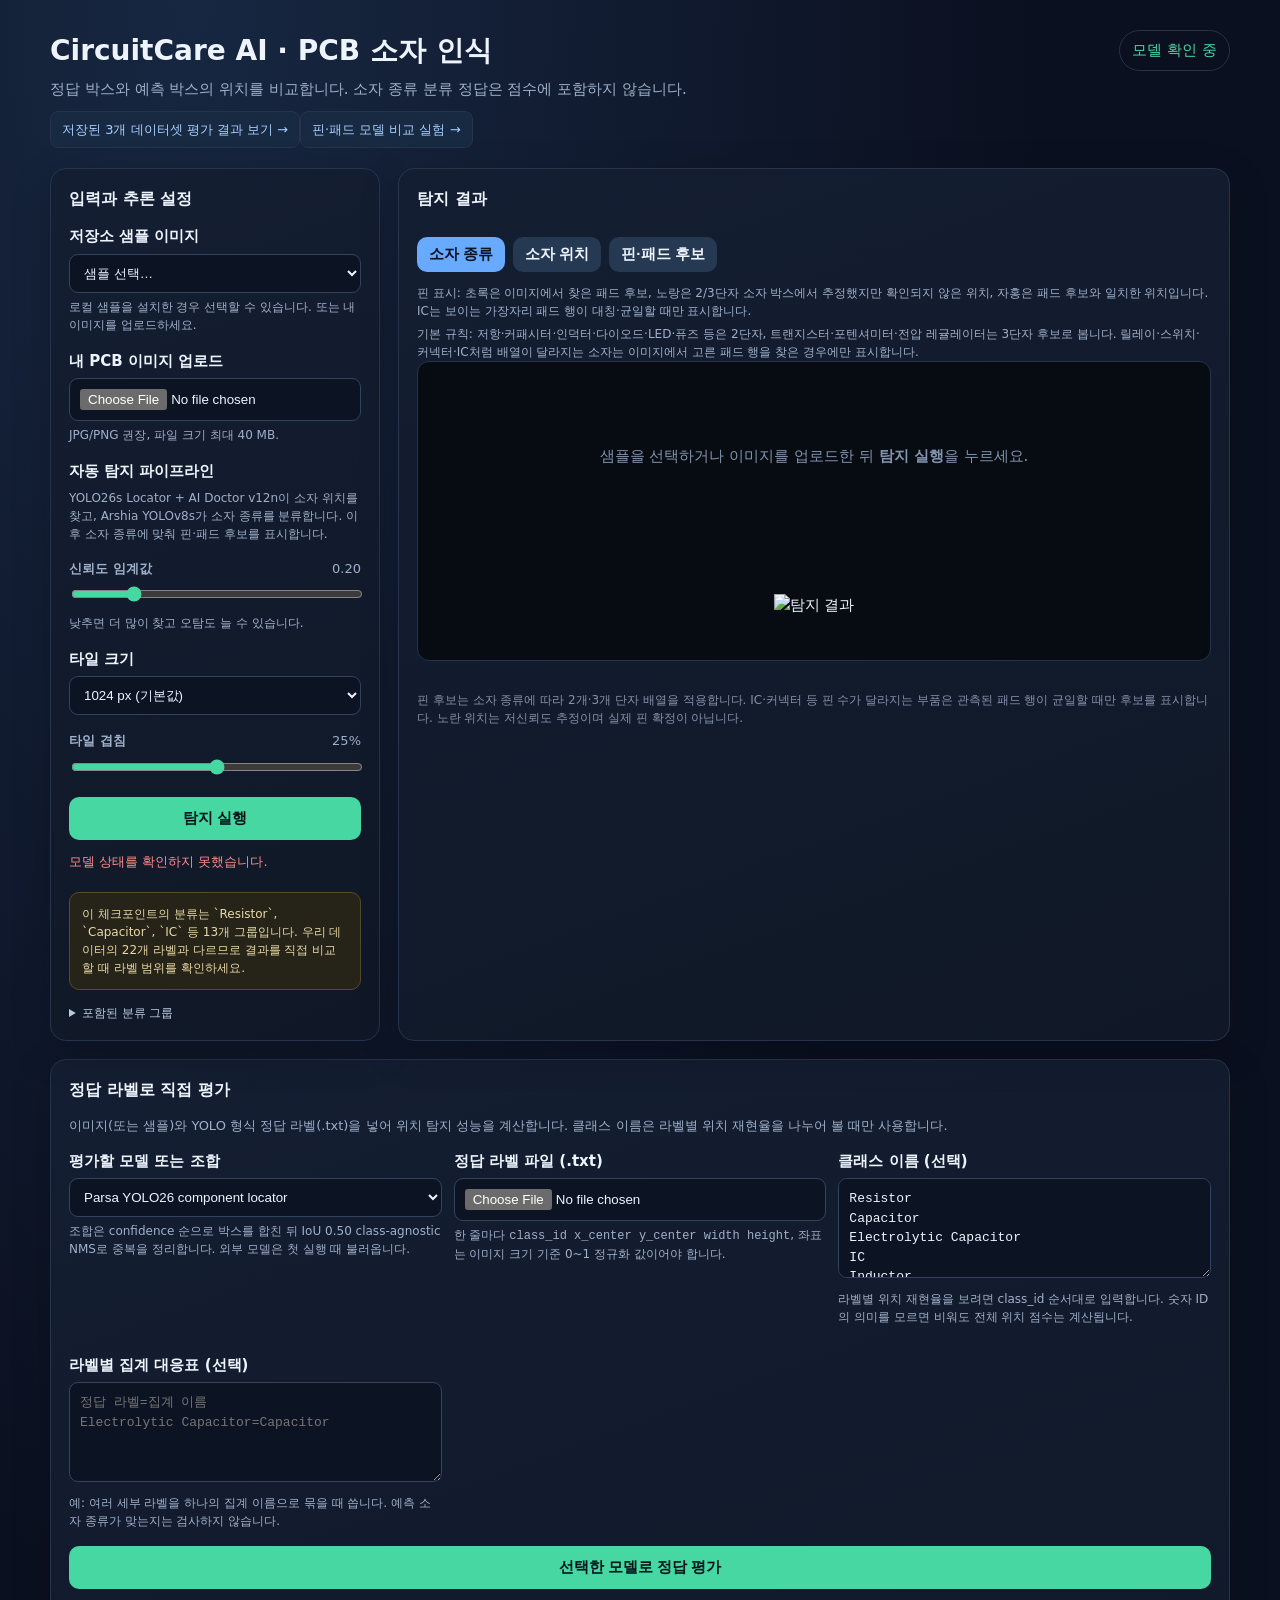
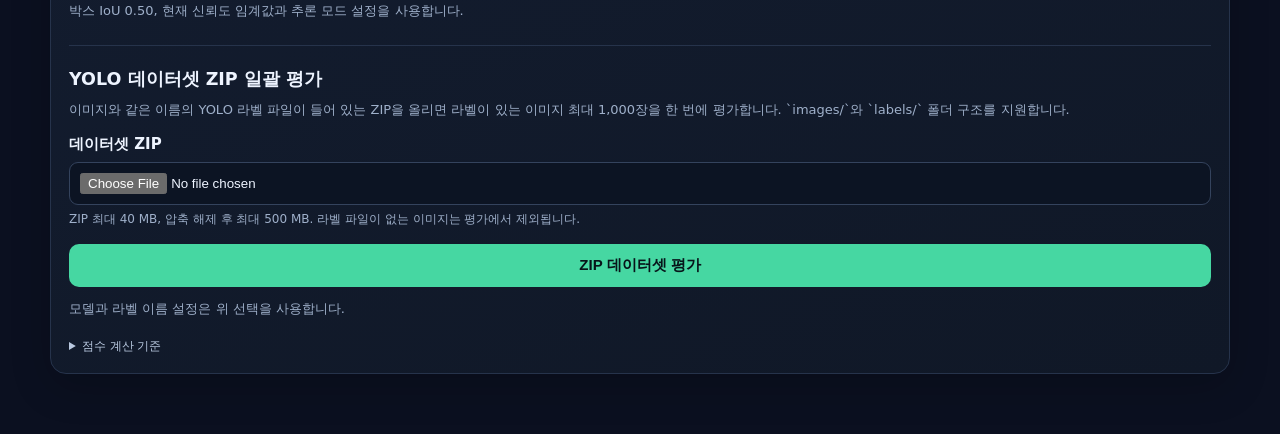
==== apps/pcb-component-recognition/index.html @ e3f5f48a "Add CircuitCare PCB component recognition web UI" ====
<!doctype html>
<html lang="ko">
<head>
<meta charset="utf-8">
<meta name="viewport" content="width=device-width,initial-scale=1">
<title>CircuitCare AI · PCB 소자 인식</title>
<style>
:root{color-scheme:dark;--bg:#0b1020;--panel:#121a2b;--line:#26334b;--muted:#9fb0ca;--text:#eef4ff;--accent:#46d7a2;--blue:#67aaff}
*{box-sizing:border-box}body{margin:0;background:radial-gradient(ellipse at 15% 0%,#172741,var(--bg) 55%);color:var(--text);font:15px/1.5 system-ui,"Malgun Gothic",sans-serif}
main{max-width:1220px;margin:auto;padding:30px 20px 60px}.head{display:flex;justify-content:space-between;gap:20px;align-items:start;margin-bottom:20px}h1{margin:0 0 6px;font-size:28px}p{margin:0;color:var(--muted)}.badge{border:1px solid var(--line);border-radius:999px;padding:8px 12px;color:var(--accent);white-space:nowrap}
.grid{display:grid;grid-template-columns:330px 1fr;gap:18px}.panel{background:linear-gradient(160deg,#141e32,#101827);border:1px solid var(--line);border-radius:16px;padding:18px;box-shadow:0 12px 40px #0003}.panel h2{font-size:16px;margin:0 0 14px}.field{margin:0 0 16px}label{display:block;font-weight:650;margin-bottom:6px}.help{font-size:12px;color:var(--muted);margin-top:5px}select,input[type=file]{width:100%;background:#0c1423;color:var(--text);border:1px solid #34435d;border-radius:9px;padding:10px}input[type=range]{width:100%;accent-color:var(--accent)}.row{display:flex;justify-content:space-between;color:var(--muted);font-size:13px}
button{border:0;border-radius:10px;padding:12px 16px;font-weight:750;cursor:pointer;background:var(--accent);color:#07151a;width:100%;font-size:15px}button:disabled{opacity:.55;cursor:wait}.secondary{background:#263953;color:var(--text);width:auto}.status{margin-top:12px;min-height:24px;color:var(--muted);font-size:13px}.status.good{color:var(--accent)}.status.bad{color:#ff8c8c}
.note{margin-top:16px;padding:12px;border:1px solid #554a2a;background:#262319;color:#e9d9a6;border-radius:10px;font-size:12px}.result-top{display:flex;align-items:center;justify-content:space-between;gap:12px;margin-bottom:12px}.metrics{display:flex;gap:8px;flex-wrap:wrap}.chip{background:#0b1423;border:1px solid var(--line);padding:6px 10px;border-radius:999px;font-size:12px}.classes{display:flex;gap:8px;flex-wrap:wrap;margin:10px 0 14px}.class{background:#1c2b40;border-radius:8px;padding:5px 9px;font-size:12px}.tabs{display:flex;gap:8px;margin:12px 0;flex-wrap:wrap;align-items:center}.tabs button{width:auto;flex:0 0 auto;white-space:nowrap;padding:8px 12px;background:#263953;color:var(--text)}.tabs button.active{background:var(--blue);color:#081323}.image-box{background:#070b12;border:1px solid var(--line);border-radius:12px;min-height:300px;display:grid;place-items:center;overflow:auto}.image-box img{display:block;max-width:100%;max-height:68vh;object-fit:contain}.placeholder{padding:40px;color:#8393ad;text-align:center}.downloads{display:flex;gap:8px;margin-top:12px;flex-wrap:wrap}.downloads a{color:#b9d7ff;text-decoration:none;background:#182942;border:1px solid var(--line);padding:8px 11px;border-radius:8px;font-size:13px}
details{margin-top:14px;color:var(--muted);font-size:12px}summary{cursor:pointer;color:#b9c9e0}.class-list{columns:2;padding-left:20px}.foot{margin-top:18px;color:#8292ab;font-size:12px}
.dashboard-link{display:inline-block;margin-top:10px;color:#a7ceff;text-decoration:none;background:#182942;border:1px solid var(--line);padding:8px 11px;border-radius:8px;font-size:13px}.eval-panel{margin-top:18px}.eval-intro{margin:0 0 14px;color:var(--muted);font-size:13px}.eval-grid{display:grid;grid-template-columns:repeat(3,minmax(0,1fr));gap:12px}.eval-grid textarea{width:100%;resize:vertical;background:#0c1423;color:var(--text);border:1px solid #34435d;border-radius:9px;padding:10px;font:13px/1.5 ui-monospace,Consolas,monospace}.eval-result{margin-top:16px}.eval-result table{width:100%;border-collapse:collapse;font-size:13px;margin-top:12px}.eval-result th,.eval-result td{text-align:left;padding:8px;border-bottom:1px solid var(--line)}.eval-result th{color:#9fb0ca}.eval-help{max-width:100%;line-height:1.7}
@media(max-width:850px){.grid{grid-template-columns:1fr}.eval-grid{grid-template-columns:1fr}.head{display:block}.badge{display:inline-block;margin-top:12px}}
</style>
</head>
<body><main>
<header class="head"><div><h1>CircuitCare AI · PCB 소자 인식</h1><p>정답 박스와 예측 박스의 위치를 비교합니다. 소자 종류 분류 정답은 점수에 포함하지 않습니다.</p><a class="dashboard-link" href="/benchmark.html">저장된 3개 데이터셋 평가 결과 보기 →</a><a class="dashboard-link" href="/pin-pad">핀·패드 모델 비교 실험 →</a></div><div id="gpu" class="badge">모델 확인 중</div></header>
<div class="grid">
<section class="panel">
  <h2>입력과 추론 설정</h2>
  <div class="field"><label for="sample">저장소 샘플 이미지</label><select id="sample"><option value="">샘플 선택…</option></select><div class="help">로컬 샘플을 설치한 경우 선택할 수 있습니다. 또는 내 이미지를 업로드하세요.</div></div>
  <div class="field"><label for="file">내 PCB 이미지 업로드</label><input id="file" type="file" accept="image/png,image/jpeg,image/bmp,image/tiff"><div class="help">JPG/PNG 권장, 파일 크기 최대 40 MB.</div></div>
  <div class="field"><label>자동 탐지 파이프라인</label><div class="help">YOLO26s Locator + AI Doctor v12n이 소자 위치를 찾고, Arshia YOLOv8s가 소자 종류를 분류합니다. 이후 소자 종류에 맞춰 핀·패드 후보를 표시합니다.</div></div>
  <div class="field"><div class="row"><label for="conf">신뢰도 임계값</label><span id="confText">0.20</span></div><input id="conf" type="range" min="0.05" max="0.80" step="0.05" value="0.20"><div class="help">낮추면 더 많이 찾고 오탐도 늘 수 있습니다.</div></div>
  <div class="field"><label for="tile">타일 크기</label><select id="tile"><option value="1024" selected>1024 px (기본값)</option><option value="640">640 px</option><option value="1280">1280 px</option><option value="0">타일링 끔</option></select></div>
  <div class="field"><div class="row"><label for="overlap">타일 겹침</label><span id="overlapText">25%</span></div><input id="overlap" type="range" min="0" max="0.50" step="0.05" value="0.25"></div>
  <button id="run">탐지 실행</button><div id="status" class="status">모델을 불러오는 중입니다.</div>
  <div class="note">이 체크포인트의 분류는 `Resistor`, `Capacitor`, `IC` 등 13개 그룹입니다. 우리 데이터의 22개 라벨과 다르므로 결과를 직접 비교할 때 라벨 범위를 확인하세요.</div>
  <details><summary>포함된 분류 그룹</summary><ul id="classList" class="class-list"></ul></details>
</section>
<section class="panel">
  <div class="result-top"><h2 style="margin:0">탐지 결과</h2><div id="metrics" class="metrics"></div></div>
  <div id="counts" class="classes"></div>
  <div id="tabs" class="tabs" hidden><button data-view="types" class="active">소자 종류</button><button data-view="elements">소자 위치</button><button data-view="pads">핀·패드 후보</button></div>
  <div class="help">핀 표시: 초록은 이미지에서 찾은 패드 후보, 노랑은 2/3단자 소자 박스에서 추정했지만 확인되지 않은 위치, 자홍은 패드 후보와 일치한 위치입니다. IC는 보이는 가장자리 패드 행이 대칭·균일할 때만 표시합니다.</div>
  <div class="help">기본 규칙: 저항·커패시터·인덕터·다이오드·LED·퓨즈 등은 2단자, 트랜지스터·포텐셔미터·전압 레귤레이터는 3단자 후보로 봅니다. 릴레이·스위치·커넥터·IC처럼 배열이 달라지는 소자는 이미지에서 고른 패드 행을 찾은 경우에만 표시합니다.</div>
  <div class="image-box"><div id="placeholder" class="placeholder">샘플을 선택하거나 이미지를 업로드한 뒤 <b>탐지 실행</b>을 누르세요.</div><img id="preview" alt="탐지 결과" hidden></div>
  <div class="downloads" id="downloads"></div>
  <div class="foot">핀 후보는 소자 종류에 따라 2개·3개 단자 배열을 적용합니다. IC·커넥터 등 핀 수가 달라지는 부품은 관측된 패드 행이 균일할 때만 후보를 표시합니다. 노란 위치는 저신뢰도 추정이며 실제 핀 확정이 아닙니다.</div>
</section>
</div>
<section class="panel eval-panel">
  <h2>정답 라벨로 직접 평가</h2>
  <p class="eval-intro">이미지(또는 샘플)와 YOLO 형식 정답 라벨(.txt)을 넣어 위치 탐지 성능을 계산합니다. 클래스 이름은 라벨별 위치 재현율을 나누어 볼 때만 사용합니다.</p>
  <div class="eval-grid">
    <div class="field"><label for="evalModel">평가할 모델 또는 조합</label><select id="evalModel"><option value="parsa">Parsa YOLO26 component locator</option><option value="pcb_ai_doctor_v8n">PCB AI Doctor YOLOv8n</option><option value="pcb_ai_doctor_v12n">PCB AI Doctor YOLOv12n</option><option value="pcbinspect_yolov12m">PCBInspect YOLOv12m · ComponentBody</option><option value="ensemble_parsa_doctor">Parsa + Doctor v12n</option><option value="ensemble_parsa_pcbinspect">Parsa + PCBInspect</option><option value="ensemble_doctor_pcbinspect">Doctor + PCBInspect</option><option value="ensemble_all_three">세 모델 전체 조합</option></select><div class="help">조합은 confidence 순으로 박스를 합친 뒤 IoU 0.50 class-agnostic NMS로 중복을 정리합니다. 외부 모델은 첫 실행 때 불러옵니다.</div></div>
    <div class="field"><label for="gtFile">정답 라벨 파일 (.txt)</label><input id="gtFile" type="file" accept=".txt,text/plain"><div class="help">한 줄마다 <code>class_id x_center y_center width height</code>, 좌표는 이미지 크기 기준 0~1 정규화 값이어야 합니다.</div></div>
    <div class="field"><label for="classNames">클래스 이름 (선택)</label><textarea id="classNames" rows="4" placeholder="class 0의 이름&#10;class 1의 이름&#10;...">Resistor
Capacitor
Electrolytic Capacitor
IC
Inductor
Diode
LED
Transistor
Oscillator
Connector
Switch/Button
Other
Marker</textarea><div class="help">라벨별 위치 재현율을 보려면 class_id 순서대로 입력합니다. 숫자 ID의 의미를 모르면 비워도 전체 위치 점수는 계산됩니다.</div></div>
    <div class="field"><label for="classMap">라벨별 집계 대응표 (선택)</label><textarea id="classMap" rows="4" placeholder="정답 라벨=집계 이름&#10;Electrolytic Capacitor=Capacitor"></textarea><div class="help">예: 여러 세부 라벨을 하나의 집계 이름으로 묶을 때 씁니다. 예측 소자 종류가 맞는지는 검사하지 않습니다.</div></div>
  </div>
  <button id="evaluate">선택한 모델로 정답 평가</button><div id="evalStatus" class="status">박스 IoU 0.50, 현재 신뢰도 임계값과 추론 모드 설정을 사용합니다.</div>
  <div id="evalResult" class="eval-result" hidden></div>
  <hr style="border:0;border-top:1px solid var(--line);margin:20px 0">
  <h3 style="margin:0 0 8px">YOLO 데이터셋 ZIP 일괄 평가</h3><p class="eval-intro">이미지와 같은 이름의 YOLO 라벨 파일이 들어 있는 ZIP을 올리면 라벨이 있는 이미지 최대 1,000장을 한 번에 평가합니다. `images/`와 `labels/` 폴더 구조를 지원합니다.</p>
  <div class="field"><label for="datasetZip">데이터셋 ZIP</label><input id="datasetZip" type="file" accept=".zip,application/zip"><div class="help">ZIP 최대 40 MB, 압축 해제 후 최대 500 MB. 라벨 파일이 없는 이미지는 평가에서 제외됩니다.</div></div>
  <button id="evaluateZip">ZIP 데이터셋 평가</button><div id="zipStatus" class="status">모델과 라벨 이름 설정은 위 선택을 사용합니다.</div>
  <details><summary>점수 계산 기준</summary><div class="help eval-help">예측 클래스는 무시하고 위치만 비교합니다. 예측 박스 중심이 정답 소자 박스 안에 없으면 채점에서 제외합니다. 정답 영역 안의 예측은 IoU ≥ 0.50으로 1:1 매칭해 TP/FP/FN을 계산합니다. 라벨별로는 위치 재현율만 제공하며, 이 지표는 클래스 정확도나 전체 이미지 표준 mAP와 다릅니다.</div></details>
</section>
</main>
<script>
const $=id=>document.getElementById(id);let resultData=null,currentView='types';
$('conf').oninput=()=> $('confText').textContent=Number($('conf').value).toFixed(2);
$('overlap').oninput=()=> $('overlapText').textContent=Math.round(Number($('overlap').value)*100)+'%';
$('file').onchange=()=>{if($('file').files.length)$('sample').value=''};
function escapeHtml(s){return String(s).replace(/[&<>"']/g,c=>({'&':'&amp;','<':'&lt;','>':'&gt;','"':'&quot;',"'":'&#39;'}[c]))}
async function init(){try{const h=await fetch('/api/health').then(r=>r.json());$('gpu').textContent=`${h.device_name} · ${h.ready?'모델 준비 완료':'모델 준비 중'}`;$('gpu').style.color=h.ready?'var(--accent)':'#ffb454';$('status').textContent=h.ready?'준비 완료. 소자 위치와 핀·패드 후보를 탐지합니다.':'모델을 준비하고 있습니다.';$('status').className='status '+(h.ready?'good':'bad');$('classList').innerHTML=h.fine_classes.map(x=>`<li>${escapeHtml(x)}</li>`).join('');const samples=await fetch('/api/samples').then(r=>r.json());for(const name of samples){const o=document.createElement('option');o.value=name;o.textContent=name;$('sample').append(o)}}catch(e){$('status').textContent='모델 상태를 확인하지 못했습니다.';$('status').className='status bad'}}
function imageForView(view,data){if(view==='types')return data.types_image;if(view==='pads')return data.trace_pads_image;return data.elements_image}
function showResult(data){resultData=data;currentView=data.types_image?'types':data.elements_image?'elements':'pads';$('preview').src=imageForView(currentView,data);$('preview').hidden=false;$('placeholder').hidden=true;const views={types:data.types_image,elements:data.elements_image,pads:data.trace_pads_image};$('tabs').hidden=!Object.values(views).some(Boolean);$('tabs').querySelectorAll('button').forEach(b=>{b.classList.toggle('active',b.dataset.view===currentView);b.hidden=!views[b.dataset.view]});const pd=data.pin_pad_diagnostics||{};$('metrics').innerHTML=`<span class="chip">${escapeHtml(data.model_name||'PCB component detector')}</span><span class="chip">소자 ${data.total??0}개</span>${data.trace_pads_image?`<span class="chip">패드 후보 ${pd.pad_candidates??0}개</span><span class="chip">예상 핀 ${pd.pin_priors??0}개</span><span class="chip">패드 일치 ${pd.pin_pad_matches??0}개</span>`:''}<span class="chip">${data.image_width??0}×${data.image_height??0}</span><span class="chip">${data.seconds??0}초</span><span class="chip">${escapeHtml(data.device||'')}</span>`;$('counts').innerHTML=Object.entries(data.counts||{}).map(([k,v])=>`<span class="class">${escapeHtml(k)}: ${v}</span>`).join('')||'<span class="class">탐지 없음</span>';$('downloads').innerHTML='';for(const [label,url,name] of [['소자 위치 이미지',data.elements_image,'elements.jpg'],['소자 종류 이미지',data.types_image,'types.jpg'],['핀·패드 후보 이미지',data.trace_pads_image,'pin-pad-candidates.jpg']]){if(!url)continue;const a=document.createElement('a');a.href=url;a.download=name;a.textContent=label+' 다운로드';$('downloads').append(a)}if(data.csv){const blob=new Blob([data.csv],{type:'text/csv;charset=utf-8'});const a=document.createElement('a');a.href=URL.createObjectURL(blob);a.download='detections.csv';a.textContent='소자 CSV 다운로드';$('downloads').append(a)}}
$('tabs').onclick=e=>{if(e.target.tagName!=='BUTTON'||!resultData)return;currentView=e.target.dataset.view;$('preview').src=imageForView(currentView,resultData);$('tabs').querySelectorAll('button').forEach(b=>b.classList.toggle('active',b.dataset.view===currentView))};
async function imagePayload(body){const file=$('file').files[0],sample=$('sample').value;if(file){body.image_base64=await new Promise((resolve,reject)=>{const r=new FileReader();r.onload=()=>resolve(r.result.split(',')[1]);r.onerror=reject;r.readAsDataURL(file)})}else if(sample)body.sample=sample;else throw new Error('샘플을 선택하거나 이미지를 업로드하세요.');return body}
$('run').onclick=async()=>{const button=$('run');button.disabled=true;button.textContent='탐지 중…';$('status').textContent='소자 위치·종류와 핀·패드 후보를 계산하고 있습니다.';$('status').className='status';try{const body=await imagePayload({conf:Number($('conf').value),tile:Number($('tile').value),overlap:Number($('overlap').value)});const response=await fetch('/api/predict',{method:'POST',headers:{'Content-Type':'application/json'},body:JSON.stringify(body)});const data=await response.json();if(!response.ok)throw new Error(data.error||'탐지 실패');showResult(data);const pd=data.pin_pad_diagnostics||{};$('status').textContent=`완료. 소자 ${data.total}개 · 핀 후보 ${pd.pin_priors??0}개 · 패드 일치 ${pd.pin_pad_matches??0}개${data.pin_pad_error?' · 핀 계산 오류: '+data.pin_pad_error:''}`;$('status').className=data.pin_pad_error?'status bad':'status good'}catch(e){$('status').textContent=e.message;$('status').className='status bad'}finally{button.disabled=false;button.textContent='소자 + 핀 후보 실행'}};
const fmtPct=x=>x==null?'—':(Number(x)*100).toFixed(1)+'%';
function renderEvaluation(data,target){showResult(data);const e=data.evaluation;$(target).hidden=false;$(target).innerHTML=`<div class="metrics"><span class="chip">정밀도 ${fmtPct(e.precision)}</span><span class="chip">재현율 ${fmtPct(e.recall)}</span><span class="chip">F1 ${fmtPct(e.F1)}</span><span class="chip">TP ${e.TP}</span><span class="chip">FP ${e.FP_labeled_region}</span><span class="chip">FN ${e.FN}</span><span class="chip">라벨 밖 무시 ${e.ignored_unlabeled_region}</span><span class="chip">정답 박스 ${e.GT}</span>${e.images?`<span class="chip">평가 이미지 ${e.images}</span>`:''}</div><table><thead><tr><th>라벨</th><th>위치 TP</th><th>FN</th><th>위치 재현율</th></tr></thead><tbody>${e.per_class.map(r=>`<tr><td>${escapeHtml(r.class)}</td><td>${r.TP}</td><td>${r.FN}</td><td>${fmtPct(r.recall)}</td></tr>`).join('')}</tbody></table><p class="help">전체 정밀도·재현율·F1은 위치 기준입니다. 라벨별 표는 실제 탐지 클래스와 정답 클래스를 비교하지 않고, 정답 종류별 위치 재현율만 나눠 보여줍니다.</p>${e.per_image?`<details><summary>이미지별 결과 (${e.per_image.length}장)</summary><div class="tablewrap"><table><thead><tr><th>이미지</th><th>정답</th><th>TP</th><th>FP</th><th>FN</th><th>정밀도</th><th>재현율</th></tr></thead><tbody>${e.per_image.map(r=>`<tr><td>${escapeHtml(r.image)}</td><td>${r.GT}</td><td>${r.TP}</td><td>${r.FP}</td><td>${r.FN}</td><td>${fmtPct(r.precision)}</td><td>${fmtPct(r.recall)}</td></tr>`).join('')}</tbody></table></div></details>`:''}`}
$("evaluate").onclick=async()=>{const gtFile=$("gtFile").files[0];if(!gtFile){$("evalStatus").textContent='정답 YOLO 라벨 파일(.txt)을 선택하세요.';$("evalStatus").className='status bad';return}const button=$("evaluate");button.disabled=true;button.textContent='추론 및 채점 중…';$("evalStatus").textContent='선택한 모델로 추론한 뒤 정답 박스와 비교하고 있습니다.';$("evalStatus").className='status';try{const body=await imagePayload({eval_model:$("evalModel").value,conf:Number($("conf").value),tile:Number($("tile").value),overlap:Number($("overlap").value),class_names:$("classNames").value,class_map:$("classMap").value,labels_yolo:await new Promise((resolve,reject)=>{const r=new FileReader();r.onload=()=>resolve(String(r.result));r.onerror=reject;r.readAsText(gtFile)})});const response=await fetch('/api/evaluate',{method:'POST',headers:{'Content-Type':'application/json'},body:JSON.stringify(body)});const data=await response.json();if(!response.ok)throw new Error(data.error||'평가 실패');renderEvaluation(data,'evalResult');$("evalStatus").textContent=`평가 완료: ${data.evaluation.GT}개 정답 박스 기준 · ${data.seconds}초`;$("evalStatus").className='status good'}catch(e){$("evalStatus").textContent=e.message;$("evalStatus").className='status bad'}finally{button.disabled=false;button.textContent='선택한 모델로 정답 평가'}};
$('evaluateZip').onclick=async()=>{const zip=$('datasetZip').files[0];if(!zip){$('zipStatus').textContent='평가할 YOLO 데이터셋 ZIP을 선택하세요.';$('zipStatus').className='status bad';return}const button=$('evaluateZip');button.disabled=true;button.textContent='ZIP 이미지 전체 평가 중…';$('zipStatus').textContent='라벨이 있는 이미지마다 추론하고 있습니다. 이미지 수에 따라 잠시 걸릴 수 있습니다.';$('zipStatus').className='status';try{const body={eval_model:$('evalModel').value,conf:Number($('conf').value),tile:Number($('tile').value),overlap:Number($('overlap').value),class_names:$('classNames').value,class_map:$('classMap').value,dataset_zip_base64:await new Promise((resolve,reject)=>{const r=new FileReader();r.onload=()=>resolve(String(r.result).split(',')[1]);r.onerror=reject;r.readAsDataURL(zip)})};const response=await fetch('/api/evaluate',{method:'POST',headers:{'Content-Type':'application/json'},body:JSON.stringify(body)});const data=await response.json();if(!response.ok)throw new Error(data.error||'일괄 평가 실패');renderEvaluation(data,'evalResult');$('zipStatus').textContent=`일괄 평가 완료: ${data.evaluation.images}장 · 정답 ${data.evaluation.GT}개 · ${data.seconds}초`;$('zipStatus').className='status good'}catch(e){$('zipStatus').textContent=e.message;$('zipStatus').className='status bad'}finally{button.disabled=false;button.textContent='ZIP 데이터셋 평가'}};
init();
</script></body></html>
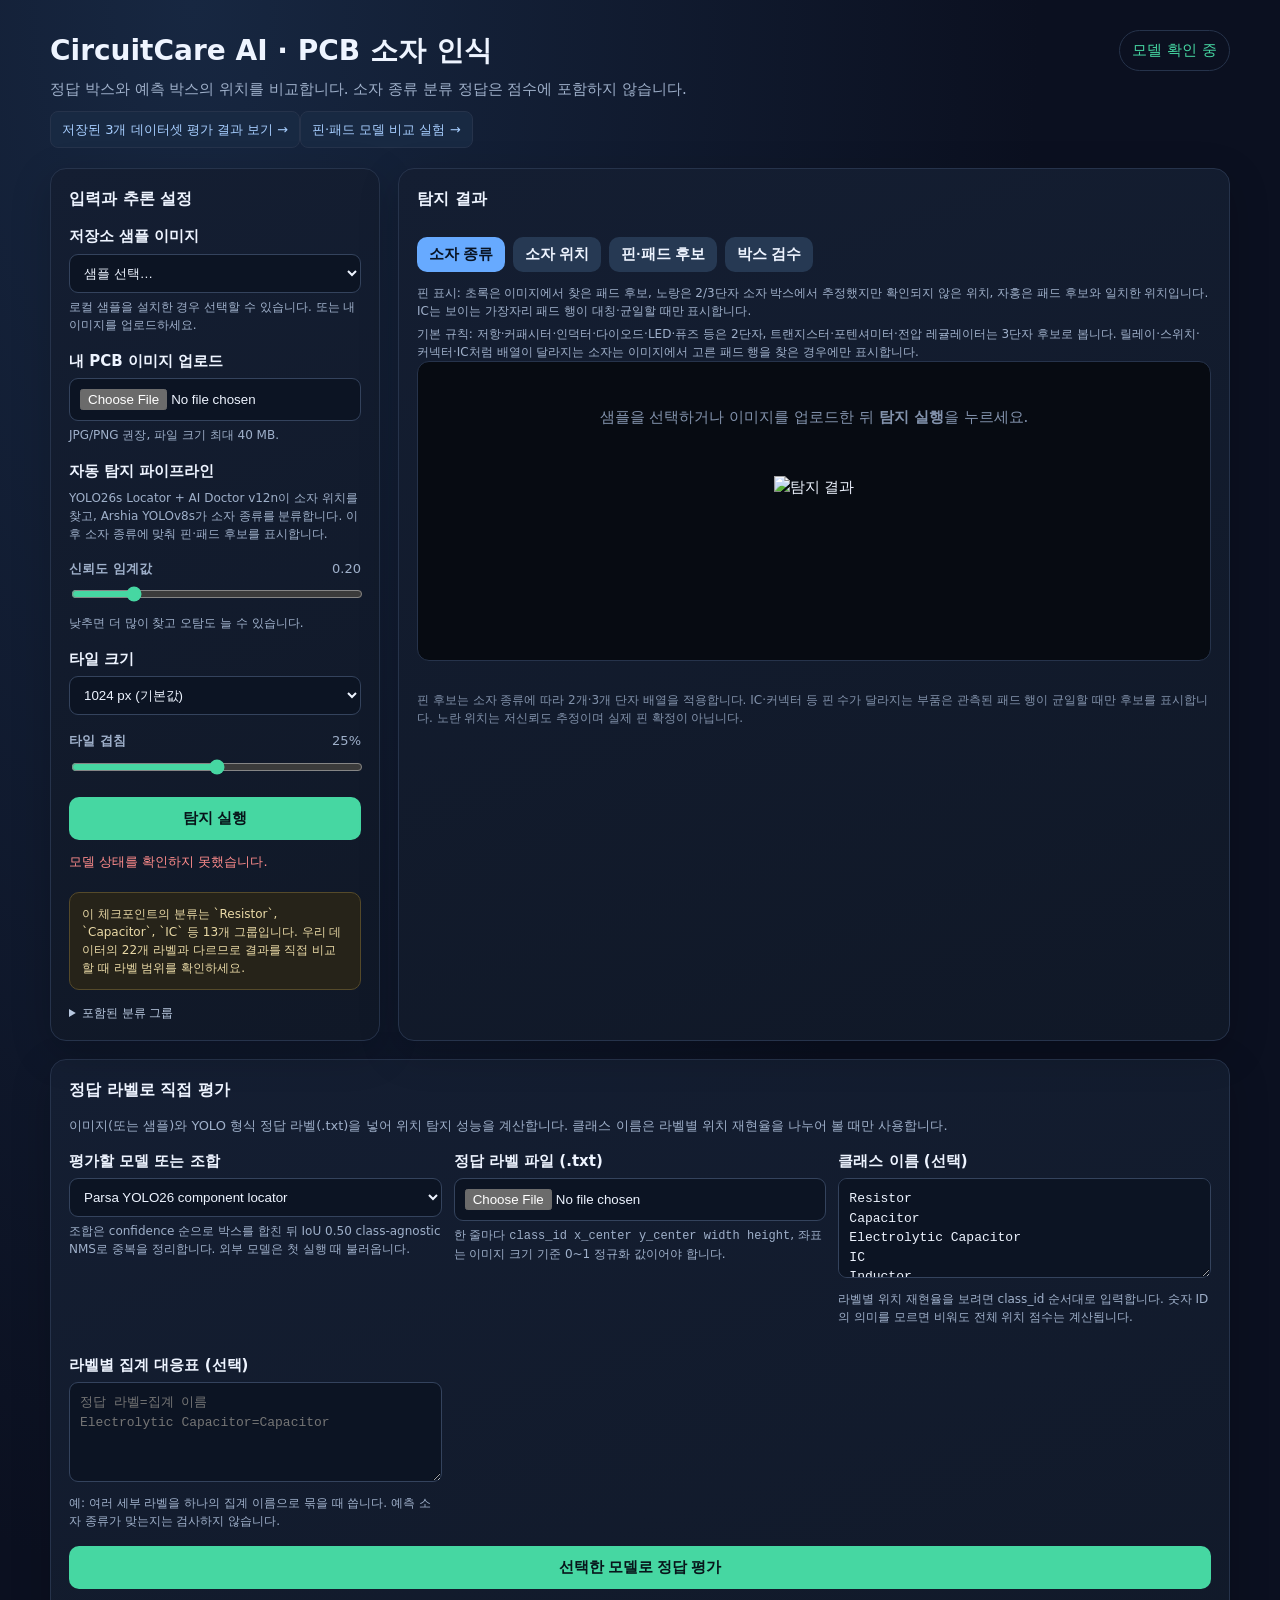
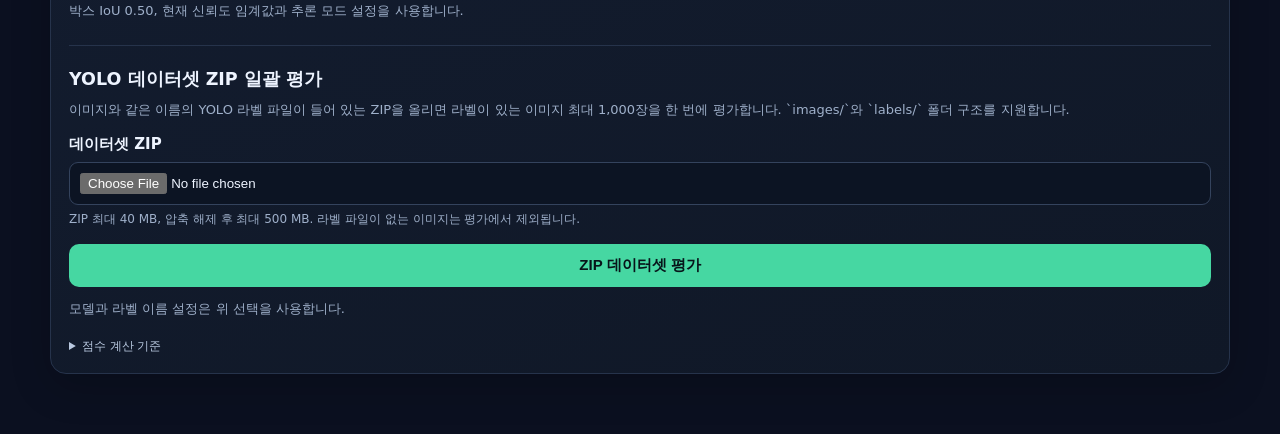
==== commit 9ee7315e: "Fix PCB review in existing recognition UI" ====
--- a/apps/pcb-component-recognition/index.html
+++ b/apps/pcb-component-recognition/index.html
@@ -13,7 +13,9 @@
 .note{margin-top:16px;padding:12px;border:1px solid #554a2a;background:#262319;color:#e9d9a6;border-radius:10px;font-size:12px}.result-top{display:flex;align-items:center;justify-content:space-between;gap:12px;margin-bottom:12px}.metrics{display:flex;gap:8px;flex-wrap:wrap}.chip{background:#0b1423;border:1px solid var(--line);padding:6px 10px;border-radius:999px;font-size:12px}.classes{display:flex;gap:8px;flex-wrap:wrap;margin:10px 0 14px}.class{background:#1c2b40;border-radius:8px;padding:5px 9px;font-size:12px}.tabs{display:flex;gap:8px;margin:12px 0;flex-wrap:wrap;align-items:center}.tabs button{width:auto;flex:0 0 auto;white-space:nowrap;padding:8px 12px;background:#263953;color:var(--text)}.tabs button.active{background:var(--blue);color:#081323}.image-box{background:#070b12;border:1px solid var(--line);border-radius:12px;min-height:300px;display:grid;place-items:center;overflow:auto}.image-box img{display:block;max-width:100%;max-height:68vh;object-fit:contain}.placeholder{padding:40px;color:#8393ad;text-align:center}.downloads{display:flex;gap:8px;margin-top:12px;flex-wrap:wrap}.downloads a{color:#b9d7ff;text-decoration:none;background:#182942;border:1px solid var(--line);padding:8px 11px;border-radius:8px;font-size:13px}
 details{margin-top:14px;color:var(--muted);font-size:12px}summary{cursor:pointer;color:#b9c9e0}.class-list{columns:2;padding-left:20px}.foot{margin-top:18px;color:#8292ab;font-size:12px}
 .dashboard-link{display:inline-block;margin-top:10px;color:#a7ceff;text-decoration:none;background:#182942;border:1px solid var(--line);padding:8px 11px;border-radius:8px;font-size:13px}.eval-panel{margin-top:18px}.eval-intro{margin:0 0 14px;color:var(--muted);font-size:13px}.eval-grid{display:grid;grid-template-columns:repeat(3,minmax(0,1fr));gap:12px}.eval-grid textarea{width:100%;resize:vertical;background:#0c1423;color:var(--text);border:1px solid #34435d;border-radius:9px;padding:10px;font:13px/1.5 ui-monospace,Consolas,monospace}.eval-result{margin-top:16px}.eval-result table{width:100%;border-collapse:collapse;font-size:13px;margin-top:12px}.eval-result th,.eval-result td{text-align:left;padding:8px;border-bottom:1px solid var(--line)}.eval-result th{color:#9fb0ca}.eval-help{max-width:100%;line-height:1.7}
+.review-panel{margin-top:14px;border-top:1px solid var(--line);padding-top:14px}.review-toolbar{display:flex;gap:8px;flex-wrap:wrap;margin:10px 0}.review-toolbar button{width:auto;font-size:13px;padding:9px 12px}.review-toolbar .active{background:#ffbd69;color:#1a1408}.review-list{display:grid;gap:8px;margin-top:12px}.review-row{display:grid;grid-template-columns:auto minmax(110px,1fr) repeat(4,76px) auto;align-items:center;gap:6px;padding:8px;background:#0c1423;border:1px solid var(--line);border-radius:9px}.review-row.selected{border-color:var(--blue);box-shadow:0 0 0 1px var(--blue)}.review-row input[type=number],.review-row select{min-width:0;width:100%;padding:7px;background:#111d2e;color:var(--text);border:1px solid #34435d;border-radius:7px}.review-row input[type=checkbox]{accent-color:var(--accent)}.review-row button{width:auto;padding:6px 9px;background:#51313b;color:#ffdce0;font-size:12px}.review-suggestion{margin:10px 0;padding:10px;border:1px solid #3d6d60;border-radius:9px;background:#10251f}.review-suggestion button{width:auto;padding:8px 11px;margin-left:8px}.review-actions{display:flex;gap:8px;flex-wrap:wrap}.review-actions button{width:auto}.image-box canvas{display:block;max-width:100%;max-height:68vh;touch-action:none;cursor:crosshair}
 @media(max-width:850px){.grid{grid-template-columns:1fr}.eval-grid{grid-template-columns:1fr}.head{display:block}.badge{display:inline-block;margin-top:12px}}
+@media(max-width:680px){.review-row{grid-template-columns:auto minmax(100px,1fr) repeat(2,1fr);}.review-row .coord{grid-row:2}.review-row button{grid-column:4}}
 </style>
 </head>
 <body><main>
@@ -34,11 +36,18 @@
 <section class="panel">
   <div class="result-top"><h2 style="margin:0">탐지 결과</h2><div id="metrics" class="metrics"></div></div>
   <div id="counts" class="classes"></div>
-  <div id="tabs" class="tabs" hidden><button data-view="types" class="active">소자 종류</button><button data-view="elements">소자 위치</button><button data-view="pads">핀·패드 후보</button></div>
+  <div id="tabs" class="tabs" hidden><button data-view="types" class="active">소자 종류</button><button data-view="elements">소자 위치</button><button data-view="pads">핀·패드 후보</button><button data-view="review">박스 검수</button></div>
   <div class="help">핀 표시: 초록은 이미지에서 찾은 패드 후보, 노랑은 2/3단자 소자 박스에서 추정했지만 확인되지 않은 위치, 자홍은 패드 후보와 일치한 위치입니다. IC는 보이는 가장자리 패드 행이 대칭·균일할 때만 표시합니다.</div>
   <div class="help">기본 규칙: 저항·커패시터·인덕터·다이오드·LED·퓨즈 등은 2단자, 트랜지스터·포텐셔미터·전압 레귤레이터는 3단자 후보로 봅니다. 릴레이·스위치·커넥터·IC처럼 배열이 달라지는 소자는 이미지에서 고른 패드 행을 찾은 경우에만 표시합니다.</div>
-  <div class="image-box"><div id="placeholder" class="placeholder">샘플을 선택하거나 이미지를 업로드한 뒤 <b>탐지 실행</b>을 누르세요.</div><img id="preview" alt="탐지 결과" hidden></div>
+  <div class="image-box"><div id="placeholder" class="placeholder">샘플을 선택하거나 이미지를 업로드한 뒤 <b>탐지 실행</b>을 누르세요.</div><img id="preview" alt="탐지 결과" hidden><canvas id="reviewCanvas" hidden></canvas></div>
   <div class="downloads" id="downloads"></div>
+  <div id="reviewPanel" class="review-panel" hidden>
+    <h3 style="margin:0">탐지 박스 검수</h3>
+    <p class="help">이미지에서 박스를 눌러 선택하고, 드래그해 위치를 옮기세요. 박스 추가 모드에서 드래그하면 새 박스를 그립니다. 표에서 종류·좌표를 직접 고치거나 후보 사용을 끌 수 있습니다.</p>
+    <div class="review-toolbar"><button id="reviewDraw" class="secondary">박스 추가 모드</button><button id="reviewClassify" class="secondary">선택 박스 종류 다시 탐지</button><button id="reviewExclude" class="secondary">선택 박스 제외</button><button id="reviewCsv" class="secondary">검수 CSV 저장</button></div>
+    <div id="reviewSuggestion" class="review-suggestion" hidden></div>
+    <div id="reviewList" class="review-list"></div>
+  </div>
   <div class="foot">핀 후보는 소자 종류에 따라 2개·3개 단자 배열을 적용합니다. IC·커넥터 등 핀 수가 달라지는 부품은 관측된 패드 행이 균일할 때만 후보를 표시합니다. 노란 위치는 저신뢰도 추정이며 실제 핀 확정이 아닙니다.</div>
 </section>
 </div>
@@ -73,16 +82,30 @@
 </section>
 </main>
 <script>
-const $=id=>document.getElementById(id);let resultData=null,currentView='types';
+const $=id=>document.getElementById(id);
+let resultData=null,currentView='types',reviewBoxes=[],selectedBox=-1,addMode=false,gesture=null,reviewImage=null,currentImageSource=null,reviewSuggestion=null;
+const reviewClasses=['unknown','resistor','inductor','capacitor','connector','jumper','IC','switch','relay','transistor','potentiometer','battery','buzzer','diode','display','emi_filter','ferrite_bead','fuse','LED','clock','oscillator','voltage_regulator','MOV','transformer','heatsink'];
 $('conf').oninput=()=> $('confText').textContent=Number($('conf').value).toFixed(2);
 $('overlap').oninput=()=> $('overlapText').textContent=Math.round(Number($('overlap').value)*100)+'%';
 $('file').onchange=()=>{if($('file').files.length)$('sample').value=''};
 function escapeHtml(s){return String(s).replace(/[&<>"']/g,c=>({'&':'&amp;','<':'&lt;','>':'&gt;','"':'&quot;',"'":'&#39;'}[c]))}
 async function init(){try{const h=await fetch('/api/health').then(r=>r.json());$('gpu').textContent=`${h.device_name} · ${h.ready?'모델 준비 완료':'모델 준비 중'}`;$('gpu').style.color=h.ready?'var(--accent)':'#ffb454';$('status').textContent=h.ready?'준비 완료. 소자 위치와 핀·패드 후보를 탐지합니다.':'모델을 준비하고 있습니다.';$('status').className='status '+(h.ready?'good':'bad');$('classList').innerHTML=h.fine_classes.map(x=>`<li>${escapeHtml(x)}</li>`).join('');const samples=await fetch('/api/samples').then(r=>r.json());for(const name of samples){const o=document.createElement('option');o.value=name;o.textContent=name;$('sample').append(o)}}catch(e){$('status').textContent='모델 상태를 확인하지 못했습니다.';$('status').className='status bad'}}
 function imageForView(view,data){if(view==='types')return data.types_image;if(view==='pads')return data.trace_pads_image;return data.elements_image}
-function showResult(data){resultData=data;currentView=data.types_image?'types':data.elements_image?'elements':'pads';$('preview').src=imageForView(currentView,data);$('preview').hidden=false;$('placeholder').hidden=true;const views={types:data.types_image,elements:data.elements_image,pads:data.trace_pads_image};$('tabs').hidden=!Object.values(views).some(Boolean);$('tabs').querySelectorAll('button').forEach(b=>{b.classList.toggle('active',b.dataset.view===currentView);b.hidden=!views[b.dataset.view]});const pd=data.pin_pad_diagnostics||{};$('metrics').innerHTML=`<span class="chip">${escapeHtml(data.model_name||'PCB component detector')}</span><span class="chip">소자 ${data.total??0}개</span>${data.trace_pads_image?`<span class="chip">패드 후보 ${pd.pad_candidates??0}개</span><span class="chip">예상 핀 ${pd.pin_priors??0}개</span><span class="chip">패드 일치 ${pd.pin_pad_matches??0}개</span>`:''}<span class="chip">${data.image_width??0}×${data.image_height??0}</span><span class="chip">${data.seconds??0}초</span><span class="chip">${escapeHtml(data.device||'')}</span>`;$('counts').innerHTML=Object.entries(data.counts||{}).map(([k,v])=>`<span class="class">${escapeHtml(k)}: ${v}</span>`).join('')||'<span class="class">탐지 없음</span>';$('downloads').innerHTML='';for(const [label,url,name] of [['소자 위치 이미지',data.elements_image,'elements.jpg'],['소자 종류 이미지',data.types_image,'types.jpg'],['핀·패드 후보 이미지',data.trace_pads_image,'pin-pad-candidates.jpg']]){if(!url)continue;const a=document.createElement('a');a.href=url;a.download=name;a.textContent=label+' 다운로드';$('downloads').append(a)}if(data.csv){const blob=new Blob([data.csv],{type:'text/csv;charset=utf-8'});const a=document.createElement('a');a.href=URL.createObjectURL(blob);a.download='detections.csv';a.textContent='소자 CSV 다운로드';$('downloads').append(a)}}
-$('tabs').onclick=e=>{if(e.target.tagName!=='BUTTON'||!resultData)return;currentView=e.target.dataset.view;$('preview').src=imageForView(currentView,resultData);$('tabs').querySelectorAll('button').forEach(b=>b.classList.toggle('active',b.dataset.view===currentView))};
-async function imagePayload(body){const file=$('file').files[0],sample=$('sample').value;if(file){body.image_base64=await new Promise((resolve,reject)=>{const r=new FileReader();r.onload=()=>resolve(r.result.split(',')[1]);r.onerror=reject;r.readAsDataURL(file)})}else if(sample)body.sample=sample;else throw new Error('샘플을 선택하거나 이미지를 업로드하세요.');return body}
+function viewResult(view){currentView=view;$('tabs').querySelectorAll('button').forEach(b=>b.classList.toggle('active',b.dataset.view===view));const review=view==='review';$('preview').hidden=review;$('reviewCanvas').hidden=!review;$('reviewPanel').hidden=!review;if(review){loadReviewImage().then(drawReviewCanvas).catch(e=>{$('status').textContent=`박스 검수 이미지 표시 실패: ${e.message}`;$('status').className='status bad'});renderReviewList()}else{$('preview').src=imageForView(view,resultData)}}
+function loadReviewImage(){if(reviewImage&&reviewImage.complete)return Promise.resolve(reviewImage);return new Promise((resolve,reject)=>{const img=new Image();img.onload=()=>{reviewImage=img;resolve(img)};img.onerror=()=>reject(new Error('원본 사진을 불러오지 못했습니다.'));if(currentImageSource?.dataUrl)img.src=currentImageSource.dataUrl;else if(currentImageSource?.sample)img.src='/api/sample?name='+encodeURIComponent(currentImageSource.sample);else reject(new Error('현재 사진을 다시 불러올 수 없습니다.'))})}
+function showResult(data){resultData=data;reviewBoxes=(data.detections||[]).map(d=>({class_name:d.class_name||'unknown',confidence:Number(d.confidence||0),bbox_xyxy:d.bbox_xyxy.map(Number),active:true}));selectedBox=reviewBoxes.length?0:-1;reviewSuggestion=null;currentView=data.types_image?'types':data.elements_image?'elements':'pads';$('preview').src=imageForView(currentView,data);$('preview').hidden=false;$('reviewCanvas').hidden=true;$('reviewPanel').hidden=true;$('placeholder').hidden=true;const views={types:data.types_image,elements:data.elements_image,pads:data.trace_pads_image,review:Boolean(currentImageSource&&!data.evaluation)};$('tabs').hidden=!Object.values(views).some(Boolean);$('tabs').querySelectorAll('button').forEach(b=>{b.classList.toggle('active',b.dataset.view===currentView);b.hidden=!views[b.dataset.view]});const pd=data.pin_pad_diagnostics||{};$('metrics').innerHTML=`<span class="chip">${escapeHtml(data.model_name||'PCB component detector')}</span><span class="chip">소자 ${data.total??0}개</span>${data.trace_pads_image?`<span class="chip">패드 후보 ${pd.pad_candidates??0}개</span><span class="chip">예상 핀 ${pd.pin_priors??0}개</span><span class="chip">패드 일치 ${pd.pin_pad_matches??0}개</span>`:''}<span class="chip">${data.image_width??0}×${data.image_height??0}</span><span class="chip">${data.seconds??0}초</span><span class="chip">${escapeHtml(data.device||'')}</span>`;$('counts').innerHTML=Object.entries(data.counts||{}).map(([k,v])=>`<span class="class">${escapeHtml(k)}: ${v}</span>`).join('')||'<span class="class">탐지 없음</span>';$('downloads').innerHTML='';for(const [label,url,name] of [['소자 위치 이미지',data.elements_image,'elements.jpg'],['소자 종류 이미지',data.types_image,'types.jpg'],['핀·패드 후보 이미지',data.trace_pads_image,'pin-pad-candidates.jpg']]){if(!url)continue;const a=document.createElement('a');a.href=url;a.download=name;a.textContent=label+' 다운로드';$('downloads').append(a)}if(data.csv){const blob=new Blob([data.csv],{type:'text/csv;charset=utf-8'});const a=document.createElement('a');a.href=URL.createObjectURL(blob);a.download='detections.csv';a.textContent='소자 CSV 다운로드';$('downloads').append(a)}}
+$('tabs').onclick=e=>{if(e.target.tagName!=='BUTTON'||!resultData)return;viewResult(e.target.dataset.view)};
+async function imagePayload(body){const file=$('file').files[0],sample=$('sample').value;if(file){const dataUrl=await new Promise((resolve,reject)=>{const r=new FileReader();r.onload=()=>resolve(String(r.result));r.onerror=reject;r.readAsDataURL(file)});body.image_base64=dataUrl.split(',')[1];currentImageSource={image_base64:body.image_base64,dataUrl}}else if(sample){body.sample=sample;currentImageSource={sample}}else throw new Error('샘플을 선택하거나 이미지를 업로드하세요.');reviewImage=null;return body}
+function canvasPoint(e){const c=$('reviewCanvas'),r=c.getBoundingClientRect();return{x:(e.clientX-r.left)*c.width/r.width,y:(e.clientY-r.top)*c.height/r.height}}
+function drawReviewCanvas(temp=null){if(!reviewImage||!reviewImage.complete)return;const c=$('reviewCanvas'),scale=Math.min(1,1600/reviewImage.naturalWidth,1000/reviewImage.naturalHeight);c.width=Math.max(1,Math.round(reviewImage.naturalWidth*scale));c.height=Math.max(1,Math.round(reviewImage.naturalHeight*scale));const ctx=c.getContext('2d');ctx.clearRect(0,0,c.width,c.height);ctx.drawImage(reviewImage,0,0,c.width,c.height);reviewBoxes.forEach((b,i)=>{const [x1,y1,x2,y2]=b.bbox_xyxy.map(v=>v*scale);ctx.lineWidth=i===selectedBox?3:2;ctx.strokeStyle=!b.active?'#ef5867':i===selectedBox?'#67aaff':'#20d47b';ctx.setLineDash(b.active?[]:[7,5]);ctx.strokeRect(x1,y1,x2-x1,y2-y1);ctx.setLineDash([]);const label=`${i+1} · ${b.active?b.class_name:'제외'}`;ctx.font='bold 13px system-ui';const tw=ctx.measureText(label).width;ctx.fillStyle=ctx.strokeStyle;ctx.fillRect(x1,Math.max(0,y1-19),tw+8,19);ctx.fillStyle='#07151a';ctx.fillText(label,x1+4,Math.max(14,y1-5))});if(temp){ctx.strokeStyle='#ffbd69';ctx.lineWidth=2;ctx.setLineDash([6,4]);ctx.strokeRect(temp.x,temp.y,temp.w,temp.h);ctx.setLineDash([])}}
+function renderReviewList(){const list=$('reviewList');$('reviewExclude').textContent=selectedBox>=0&&!reviewBoxes[selectedBox]?.active?'선택 박스 다시 사용':'선택 박스 제외';list.innerHTML=reviewBoxes.map((b,i)=>{const [x1,y1,x2,y2]=b.bbox_xyxy;const options=reviewClasses.map(c=>`<option value="${escapeHtml(c)}" ${b.class_name===c?'selected':''}>${escapeHtml(c)}</option>`).join('');return `<div class="review-row ${i===selectedBox?'selected':''}" data-row="${i}"><input type="checkbox" data-field="active" ${b.active?'checked':''} title="사용 여부"><select data-field="class_name" aria-label="소자 종류">${options}</select><input class="coord" type="number" min="0" max="${resultData.image_width}" value="${Math.round(x1)}" data-field="x1" aria-label="x1"><input class="coord" type="number" min="0" max="${resultData.image_height}" value="${Math.round(y1)}" data-field="y1" aria-label="y1"><input class="coord" type="number" min="0" max="${resultData.image_width}" value="${Math.round(x2)}" data-field="x2" aria-label="x2"><input class="coord" type="number" min="0" max="${resultData.image_height}" value="${Math.round(y2)}" data-field="y2" aria-label="y2"><button data-delete="${i}" title="박스 삭제">삭제</button></div>`}).join('')||'<div class="help">박스가 없습니다. 이미지에서 박스 추가 모드로 드래그해 새 박스를 만드세요.</div>';list.querySelectorAll('.review-row').forEach(row=>{const index=Number(row.dataset.row);row.onclick=e=>{if(e.target.matches('input,select,button'))return;selectedBox=index;drawReviewCanvas();renderReviewList()};row.querySelectorAll('[data-field]').forEach(input=>input.onchange=()=>{const key=input.dataset.field;if(key==='active')reviewBoxes[index].active=input.checked;else if(key==='class_name')reviewBoxes[index].class_name=input.value;else{const next=Number(input.value),coords=reviewBoxes[index].bbox_xyxy,position=['x1','y1','x2','y2'].indexOf(key),limit=position%2===0?resultData.image_width:resultData.image_height;if(Number.isFinite(next))coords[position]=Math.max(0,Math.min(limit,next));if(coords[0]>coords[2])[coords[0],coords[2]]=[coords[2],coords[0]];if(coords[1]>coords[3])[coords[1],coords[3]]=[coords[3],coords[1]]}selectedBox=index;drawReviewCanvas();renderReviewList()})});list.querySelectorAll('[data-delete]').forEach(button=>button.onclick=()=>{reviewBoxes.splice(Number(button.dataset.delete),1);selectedBox=Math.min(selectedBox,reviewBoxes.length-1);drawReviewCanvas();renderReviewList()});if(reviewSuggestion){$('reviewSuggestion').hidden=false;$('reviewSuggestion').innerHTML=`박스 ${reviewSuggestion.index+1} 종류 제안: <b>${escapeHtml(reviewSuggestion.class_name)}</b> · 신뢰도 ${(reviewSuggestion.confidence*100).toFixed(1)}% <button id="acceptSuggestion">제안 적용</button><button id="dismissSuggestion" class="secondary">닫기</button>`;$('acceptSuggestion').onclick=()=>{if(reviewBoxes[reviewSuggestion.index]){reviewBoxes[reviewSuggestion.index].class_name=reviewSuggestion.class_name;reviewBoxes[reviewSuggestion.index].confidence=reviewSuggestion.confidence}reviewSuggestion=null;renderReviewList();drawReviewCanvas()};$('dismissSuggestion').onclick=()=>{reviewSuggestion=null;$('reviewSuggestion').hidden=true}}else $('reviewSuggestion').hidden=true}
+$('reviewCanvas').onpointerdown=e=>{if(!reviewImage)return;const p=canvasPoint(e),scale=$('reviewCanvas').width/reviewImage.naturalWidth;if(addMode){gesture={kind:'draw',start:{x:p.x/scale,y:p.y/scale},end:{x:p.x/scale,y:p.y/scale}}}else{const hit=reviewBoxes.map((b,i)=>({b,i})).reverse().find(({b})=>{const[x1,y1,x2,y2]=b.bbox_xyxy;return p.x/scale>=x1&&p.x/scale<=x2&&p.y/scale>=y1&&p.y/scale<=y2});selectedBox=hit?hit.i:-1;gesture=hit?{kind:'move',start:{x:p.x/scale,y:p.y/scale},box:[...hit.b.bbox_xyxy]}:null;renderReviewList()}e.currentTarget.setPointerCapture(e.pointerId)};
+$('reviewCanvas').onpointermove=e=>{if(!gesture||!reviewImage)return;const p=canvasPoint(e),scale=$('reviewCanvas').width/reviewImage.naturalWidth,x=p.x/scale,y=p.y/scale;if(gesture.kind==='draw'){gesture.end={x,y};const a=gesture.start;drawReviewCanvas({x:Math.min(a.x,x)*scale,y:Math.min(a.y,y)*scale,w:Math.abs(x-a.x)*scale,h:Math.abs(y-a.y)*scale})}else{const dx=x-gesture.start.x,dy=y-gesture.start.y,b=gesture.box,w=b[2]-b[0],h=b[3]-b[1],maxX=reviewImage.naturalWidth,maxY=reviewImage.naturalHeight,nx=Math.max(0,Math.min(maxX-w,b[0]+dx)),ny=Math.max(0,Math.min(maxY-h,b[1]+dy));reviewBoxes[selectedBox].bbox_xyxy=[nx,ny,nx+w,ny+h];drawReviewCanvas()}};
+$('reviewCanvas').onpointerup=e=>{if(!gesture||!reviewImage)return;if(gesture.kind==='draw'){const scale=$('reviewCanvas').width/reviewImage.naturalWidth,a=gesture.start,b=gesture.end,x1=Math.max(0,Math.min(a.x,b.x)),y1=Math.max(0,Math.min(a.y,b.y)),x2=Math.min(reviewImage.naturalWidth,Math.max(a.x,b.x)),y2=Math.min(reviewImage.naturalHeight,Math.max(a.y,b.y));if(x2-x1>=5&&y2-y1>=5){reviewBoxes.push({class_name:'unknown',confidence:0,bbox_xyxy:[x1,y1,x2,y2],active:true});selectedBox=reviewBoxes.length-1}addMode=false;$('reviewDraw').classList.remove('active');drawReviewCanvas();renderReviewList()}else{renderReviewList()}gesture=null;e.currentTarget.releasePointerCapture(e.pointerId)};
+$('reviewDraw').onclick=()=>{addMode=!addMode;$('reviewDraw').classList.toggle('active',addMode);$('reviewDraw').textContent=addMode?'이미지에서 드래그해 박스 그리기':'박스 추가 모드'};
+$('reviewClassify').onclick=async()=>{if(selectedBox<0||!currentImageSource){$('status').textContent='먼저 검수할 박스를 선택하세요.';$('status').className='status bad';return}const button=$('reviewClassify');button.disabled=true;button.textContent='선택 영역 분류 중…';try{const payload={...currentImageSource,bbox_xyxy:reviewBoxes[selectedBox].bbox_xyxy,confidence:0.05};const response=await fetch('/api/classify-box',{method:'POST',headers:{'Content-Type':'application/json'},body:JSON.stringify(payload)}),data=await response.json();if(!response.ok)throw new Error(data.error||'재분류 실패');if(!data.class_name)throw new Error('이 박스에서 분류 가능한 소자 종류를 찾지 못했습니다.');reviewSuggestion={index:selectedBox,class_name:data.class_name,confidence:data.confidence};renderReviewList()}catch(e){$('status').textContent=e.message;$('status').className='status bad'}finally{button.disabled=false;button.textContent='선택 박스 종류 다시 탐지'}};
+$('reviewCsv').onclick=()=>{const rows=[['active','class_name','confidence','x1','y1','x2','y2'],...reviewBoxes.map(b=>[b.active,b.class_name,b.confidence,...b.bbox_xyxy.map(Math.round)])],csv=rows.map(row=>row.map(v=>'"'+String(v??'').replaceAll('"','""')+'"').join(',')).join('\r\n'),a=document.createElement('a');a.href=URL.createObjectURL(new Blob(['\ufeff'+csv],{type:'text/csv;charset=utf-8'}));a.download='pcb_component_review.csv';a.click();URL.revokeObjectURL(a.href)};
+async function imagePayload(body){const file=$('file').files[0],sample=$('sample').value;if(file){const dataUrl=await new Promise((resolve,reject)=>{const r=new FileReader();r.onload=()=>resolve(String(r.result));r.onerror=reject;r.readAsDataURL(file)});body.image_base64=dataUrl.split(',')[1];currentImageSource={image_base64:body.image_base64,dataUrl}}else if(sample){body.sample=sample;currentImageSource={sample}}else throw new Error('샘플을 선택하거나 이미지를 업로드하세요.');reviewImage=null;return body}
 $('run').onclick=async()=>{const button=$('run');button.disabled=true;button.textContent='탐지 중…';$('status').textContent='소자 위치·종류와 핀·패드 후보를 계산하고 있습니다.';$('status').className='status';try{const body=await imagePayload({conf:Number($('conf').value),tile:Number($('tile').value),overlap:Number($('overlap').value)});const response=await fetch('/api/predict',{method:'POST',headers:{'Content-Type':'application/json'},body:JSON.stringify(body)});const data=await response.json();if(!response.ok)throw new Error(data.error||'탐지 실패');showResult(data);const pd=data.pin_pad_diagnostics||{};$('status').textContent=`완료. 소자 ${data.total}개 · 핀 후보 ${pd.pin_priors??0}개 · 패드 일치 ${pd.pin_pad_matches??0}개${data.pin_pad_error?' · 핀 계산 오류: '+data.pin_pad_error:''}`;$('status').className=data.pin_pad_error?'status bad':'status good'}catch(e){$('status').textContent=e.message;$('status').className='status bad'}finally{button.disabled=false;button.textContent='소자 + 핀 후보 실행'}};
 const fmtPct=x=>x==null?'—':(Number(x)*100).toFixed(1)+'%';
 function renderEvaluation(data,target){showResult(data);const e=data.evaluation;$(target).hidden=false;$(target).innerHTML=`<div class="metrics"><span class="chip">정밀도 ${fmtPct(e.precision)}</span><span class="chip">재현율 ${fmtPct(e.recall)}</span><span class="chip">F1 ${fmtPct(e.F1)}</span><span class="chip">TP ${e.TP}</span><span class="chip">FP ${e.FP_labeled_region}</span><span class="chip">FN ${e.FN}</span><span class="chip">라벨 밖 무시 ${e.ignored_unlabeled_region}</span><span class="chip">정답 박스 ${e.GT}</span>${e.images?`<span class="chip">평가 이미지 ${e.images}</span>`:''}</div><table><thead><tr><th>라벨</th><th>위치 TP</th><th>FN</th><th>위치 재현율</th></tr></thead><tbody>${e.per_class.map(r=>`<tr><td>${escapeHtml(r.class)}</td><td>${r.TP}</td><td>${r.FN}</td><td>${fmtPct(r.recall)}</td></tr>`).join('')}</tbody></table><p class="help">전체 정밀도·재현율·F1은 위치 기준입니다. 라벨별 표는 실제 탐지 클래스와 정답 클래스를 비교하지 않고, 정답 종류별 위치 재현율만 나눠 보여줍니다.</p>${e.per_image?`<details><summary>이미지별 결과 (${e.per_image.length}장)</summary><div class="tablewrap"><table><thead><tr><th>이미지</th><th>정답</th><th>TP</th><th>FP</th><th>FN</th><th>정밀도</th><th>재현율</th></tr></thead><tbody>${e.per_image.map(r=>`<tr><td>${escapeHtml(r.image)}</td><td>${r.GT}</td><td>${r.TP}</td><td>${r.FP}</td><td>${r.FN}</td><td>${fmtPct(r.precision)}</td><td>${fmtPct(r.recall)}</td></tr>`).join('')}</tbody></table></div></details>`:''}`}
